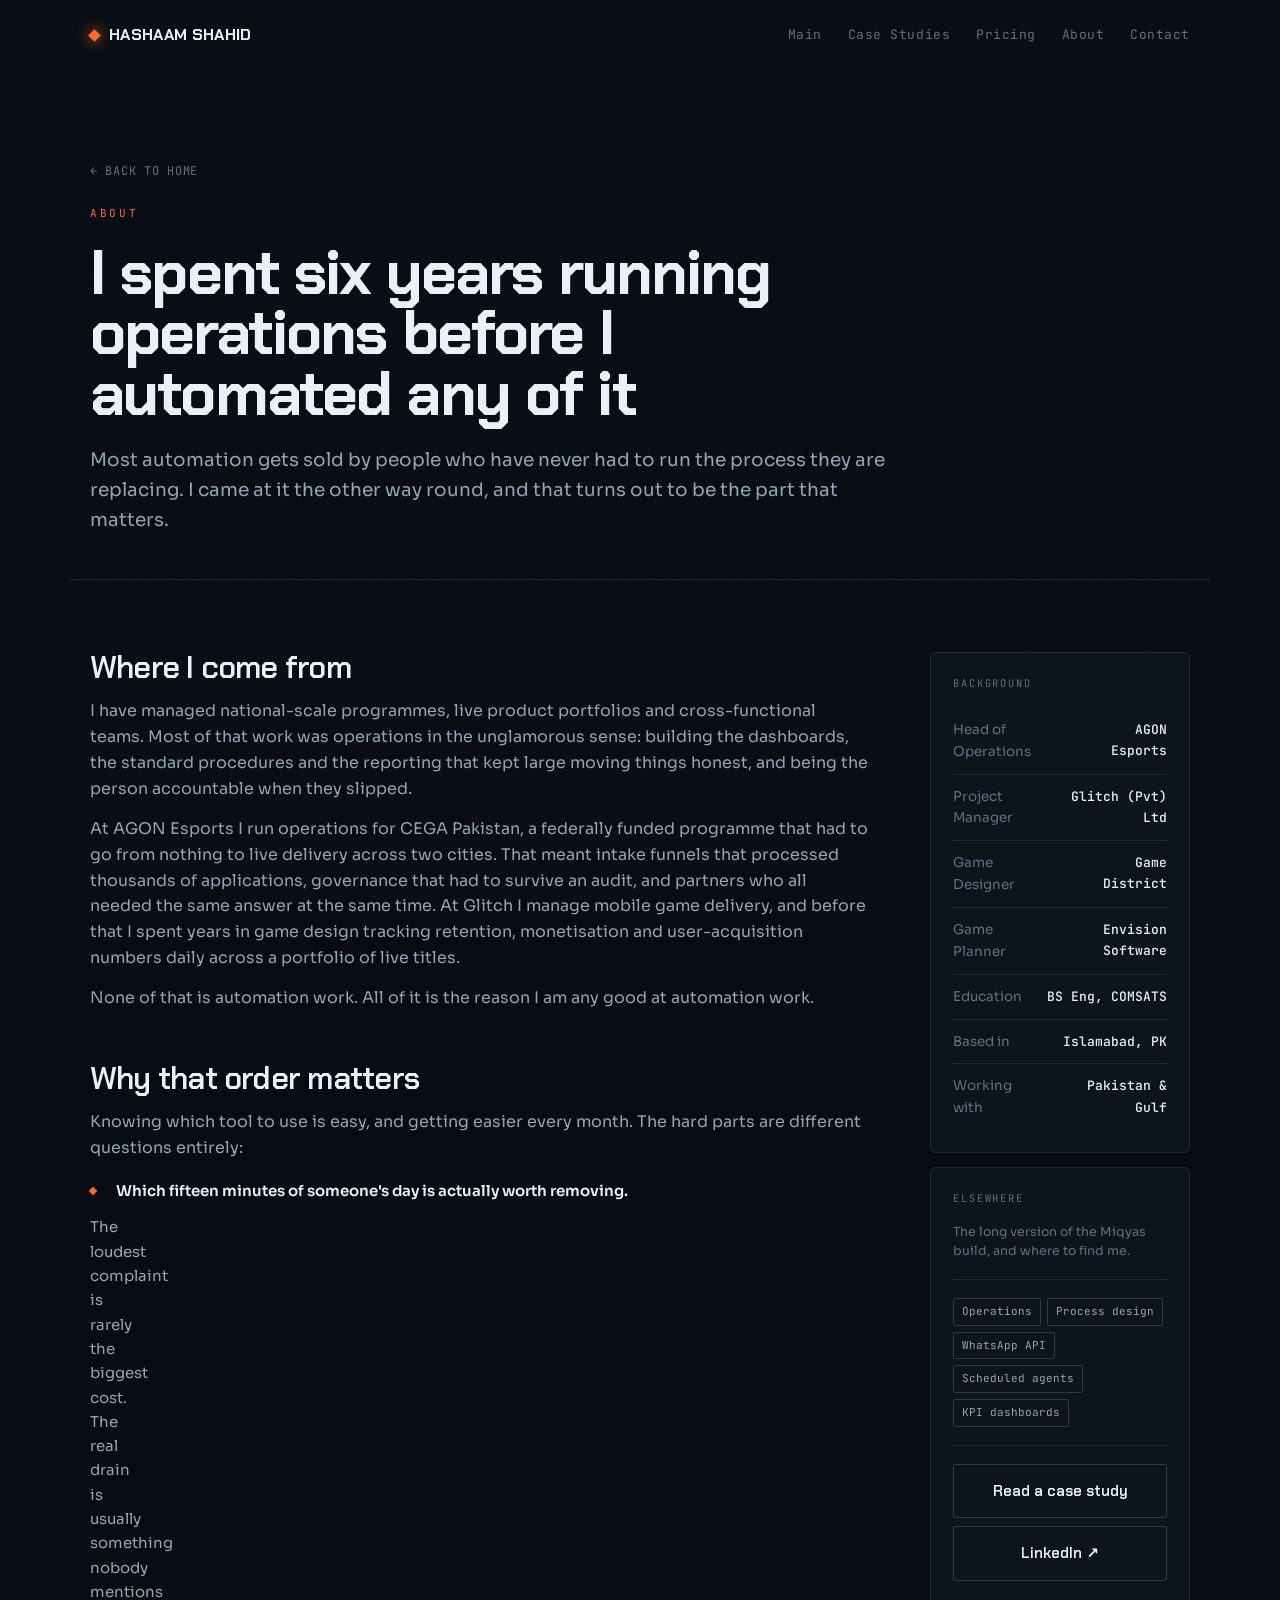
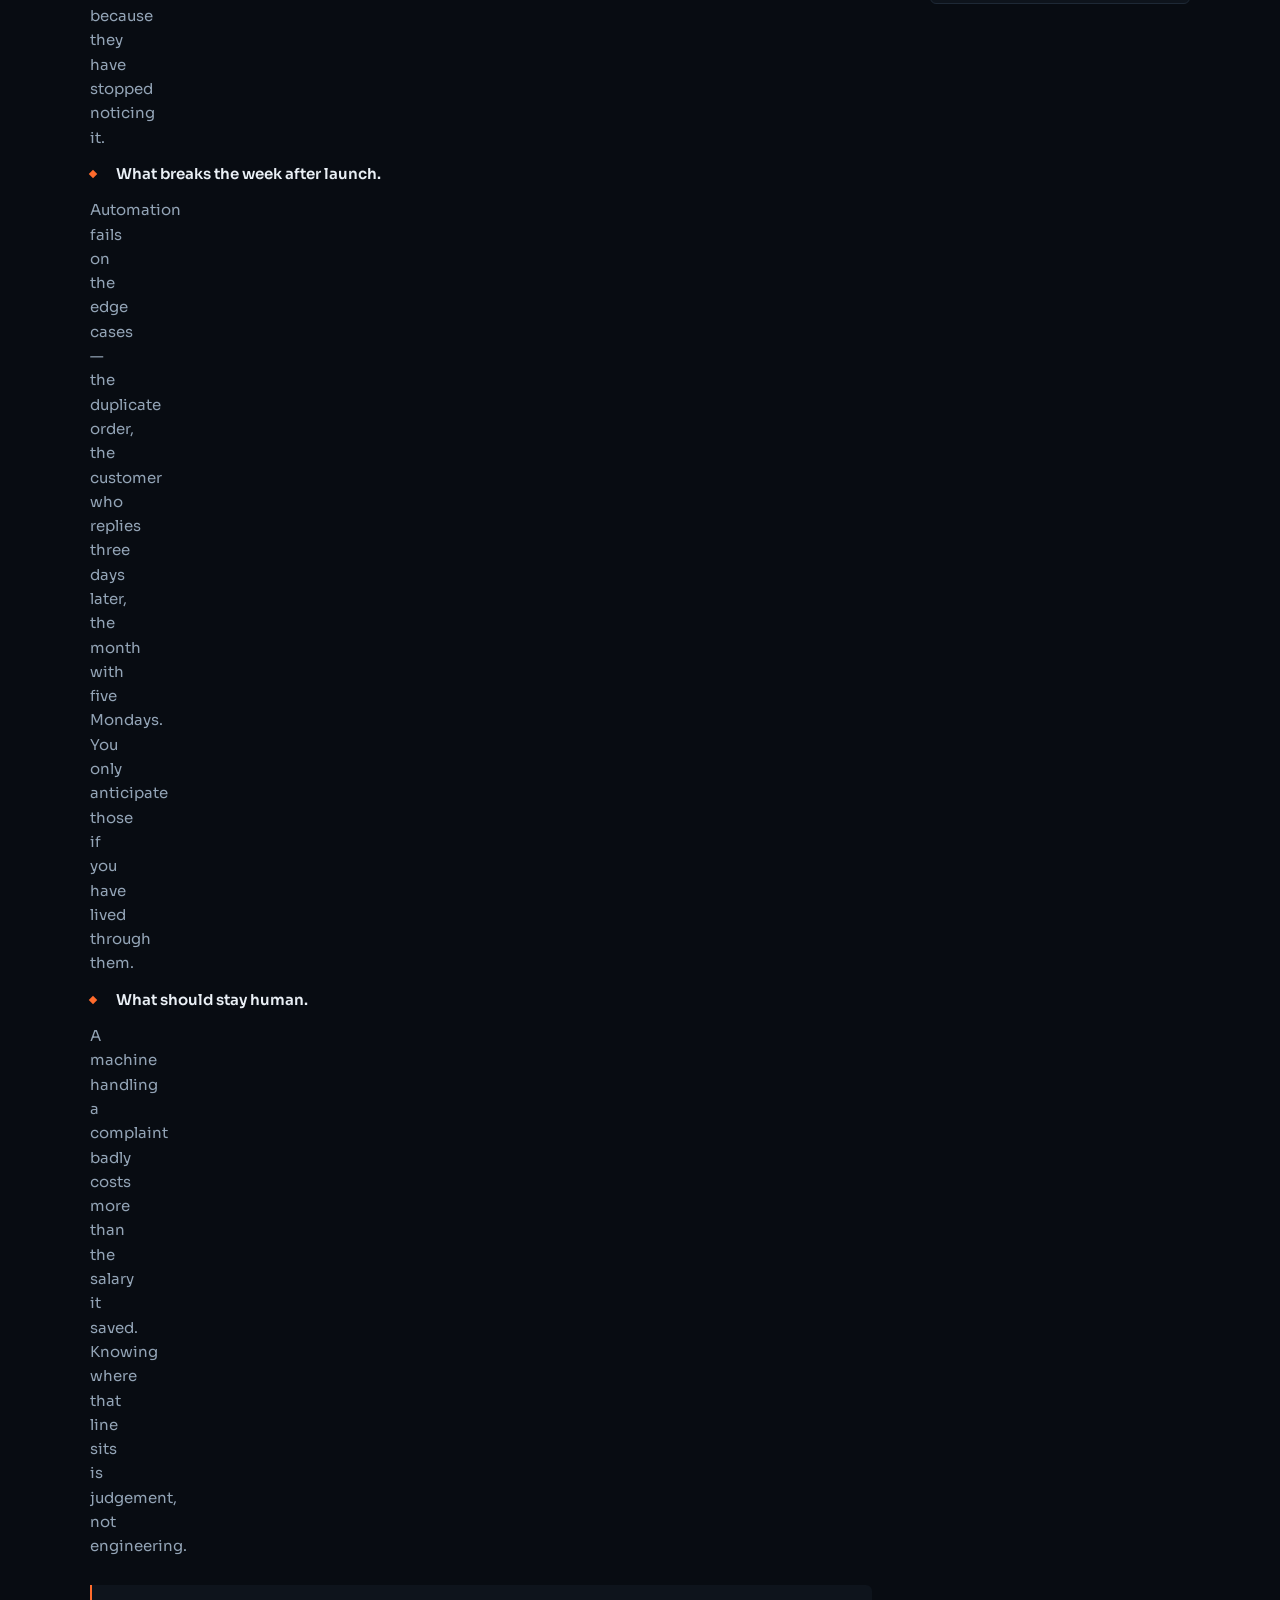
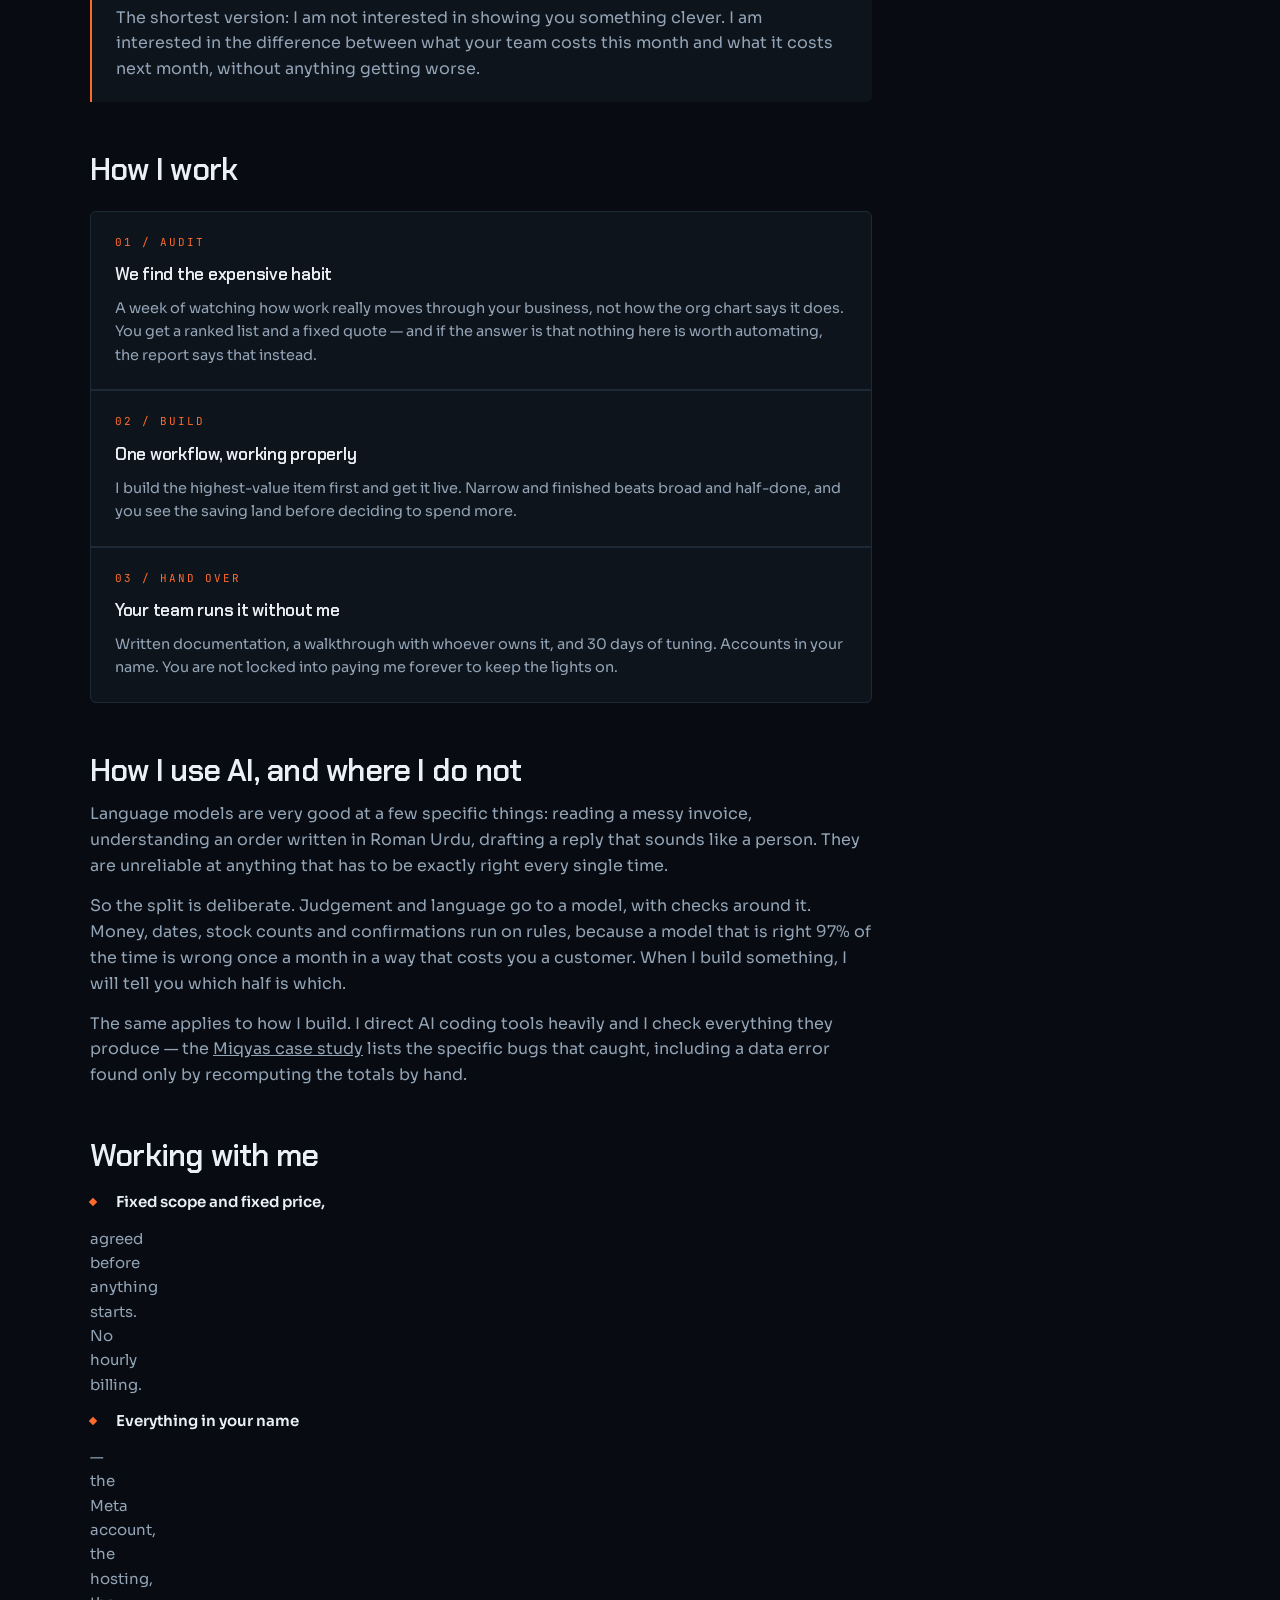
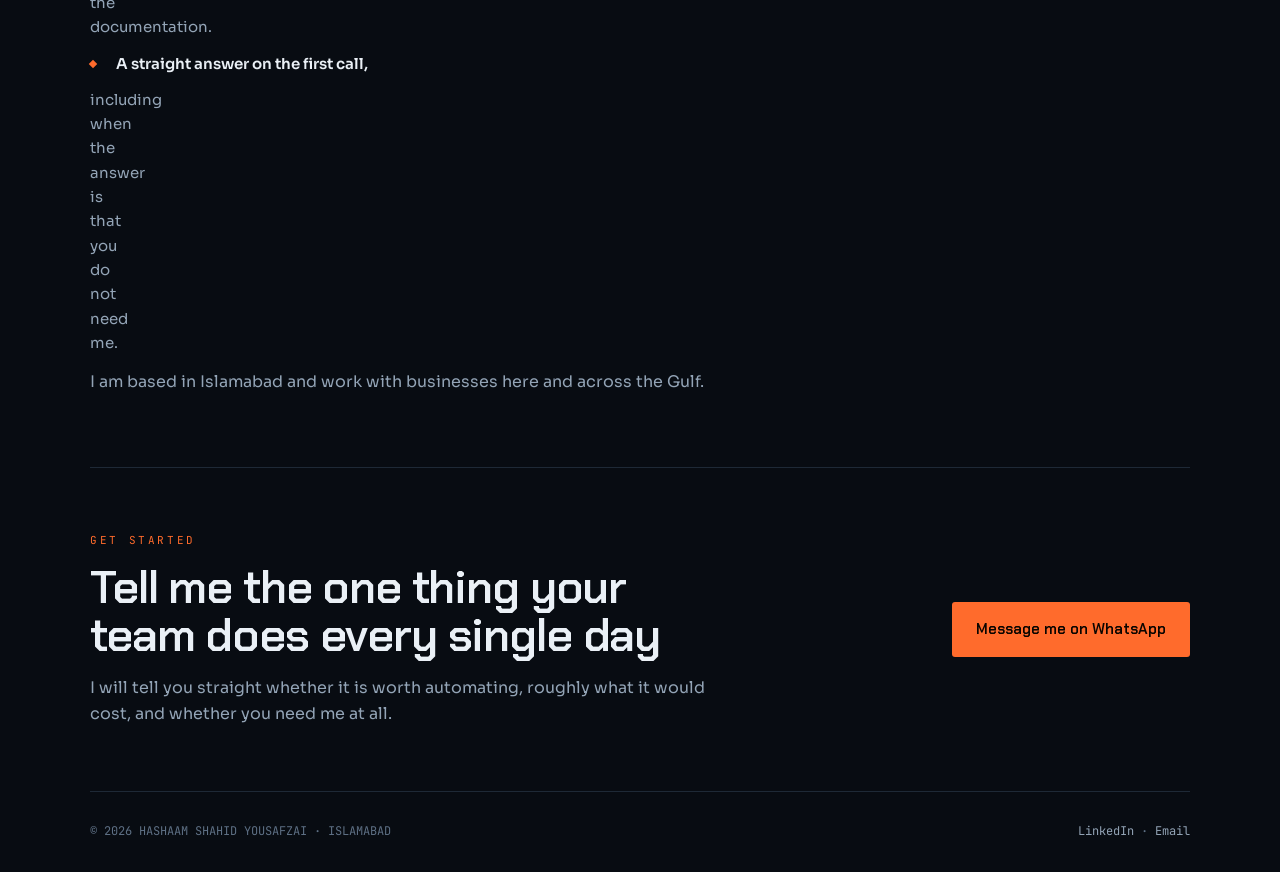
==== about/index.html @ 4afeb2e8 "Add pricing and about pages Pricing carries the full detail the homepage summary leaves out: running" ====
<!doctype html>
<html lang="en">
<head>
<meta charset="utf-8">
<meta name="viewport" content="width=device-width, initial-scale=1, viewport-fit=cover">
<title>About — Hashaam Shahid</title>
<meta name="description" content="Six years running operations before automating any of it. Why that order matters when deciding what a business should automate.">
<meta property="og:title" content="About — Hashaam Shahid">
<meta property="og:description" content="I ran the processes before I replaced them. That is the useful part.">
<meta property="og:type" content="profile">
<meta name="theme-color" content="#080C12">
<link rel="icon" href="data:image/svg+xml,%3Csvg xmlns=%27http://www.w3.org/2000/svg%27 viewBox=%270 0 100 100%27%3E%3Ctext y=%27.9em%27 font-size=%2790%27%3E%E2%9A%A1%3C/text%3E%3C/svg%3E">
<link rel="preconnect" href="https://fonts.googleapis.com">
<link rel="preconnect" href="https://fonts.gstatic.com" crossorigin>
<link rel="stylesheet" href="https://fonts.googleapis.com/css2?family=Chakra+Petch:wght@500;600;700&family=JetBrains+Mono:wght@400;500&family=Sora:wght@400;500;600&display=swap">
<link rel="stylesheet" href="/style.css">
</head>
<body>

<div class="progress" id="progress"></div>

<nav id="nav">
  <div class="wrap navin">
    <a class="logo" href="/"><i></i>HASHAAM SHAHID</a>
    <div class="navlinks">
      <a href="/">Main</a>
      <a href="/casestudies">Case Studies</a>
      <a href="/pricing">Pricing</a>
      <a href="/about">About</a>
      <a href="/#contact">Contact</a>
    </div>
  </div>
</nav>

<header class="pagehead wrap">
  <a class="backlink" href="/">&larr; BACK TO HOME</a>
  <p class="eyebrow" style="margin-top:22px">About</p>
  <h1>I spent six years running operations before I automated any of it</h1>
  <p class="lead">Most automation gets sold by people who have never had to run the process they are replacing. I came at it the other way round, and that turns out to be the part that matters.</p>
</header>

<div class="wrap doc">
  <main class="doc-main">
    <h2>Where I come from</h2>
    <p>I have managed national-scale programmes, live product portfolios and cross-functional teams. Most of that work was operations in the unglamorous sense: building the dashboards, the standard procedures and the reporting that kept large moving things honest, and being the person accountable when they slipped.</p>
    <p>At AGON Esports I run operations for CEGA Pakistan, a federally funded programme that had to go from nothing to live delivery across two cities. That meant intake funnels that processed thousands of applications, governance that had to survive an audit, and partners who all needed the same answer at the same time. At Glitch I manage mobile game delivery, and before that I spent years in game design tracking retention, monetisation and user-acquisition numbers daily across a portfolio of live titles.</p>
    <p>None of that is automation work. All of it is the reason I am any good at automation work.</p>

    <h2>Why that order matters</h2>
    <p>Knowing which tool to use is easy, and getting easier every month. The hard parts are different questions entirely:</p>
    <ul>
      <li><b>Which fifteen minutes of someone's day is actually worth removing.</b> The loudest complaint is rarely the biggest cost. The real drain is usually something nobody mentions because they have stopped noticing it.</li>
      <li><b>What breaks the week after launch.</b> Automation fails on the edge cases &mdash; the duplicate order, the customer who replies three days later, the month with five Mondays. You only anticipate those if you have lived through them.</li>
      <li><b>What should stay human.</b> A machine handling a complaint badly costs more than the salary it saved. Knowing where that line sits is judgement, not engineering.</li>
    </ul>
    <div class="callout">
      <p>The shortest version: I am not interested in showing you something clever. I am interested in the difference between what your team costs this month and what it costs next month, without anything getting worse.</p>
    </div>

    <h2>How I work</h2>
    <div class="phases">
      <div class="phase">
        <p class="n">01 / AUDIT</p>
        <h3>We find the expensive habit</h3>
        <p>A week of watching how work really moves through your business, not how the org chart says it does. You get a ranked list and a fixed quote &mdash; and if the answer is that nothing here is worth automating, the report says that instead.</p>
      </div>
      <div class="phase">
        <p class="n">02 / BUILD</p>
        <h3>One workflow, working properly</h3>
        <p>I build the highest-value item first and get it live. Narrow and finished beats broad and half-done, and you see the saving land before deciding to spend more.</p>
      </div>
      <div class="phase">
        <p class="n">03 / HAND OVER</p>
        <h3>Your team runs it without me</h3>
        <p>Written documentation, a walkthrough with whoever owns it, and 30 days of tuning. Accounts in your name. You are not locked into paying me forever to keep the lights on.</p>
      </div>
    </div>

    <h2>How I use AI, and where I do not</h2>
    <p>Language models are very good at a few specific things: reading a messy invoice, understanding an order written in Roman Urdu, drafting a reply that sounds like a person. They are unreliable at anything that has to be exactly right every single time.</p>
    <p>So the split is deliberate. Judgement and language go to a model, with checks around it. Money, dates, stock counts and confirmations run on rules, because a model that is right 97% of the time is wrong once a month in a way that costs you a customer. When I build something, I will tell you which half is which.</p>
    <p>The same applies to how I build. I direct AI coding tools heavily and I check everything they produce &mdash; the <a href="/casestudies" style="color:var(--accent-ink)">Miqyas case study</a> lists the specific bugs that caught, including a data error found only by recomputing the totals by hand.</p>

    <h2>Working with me</h2>
    <ul>
      <li><b>Fixed scope and fixed price,</b> agreed before anything starts. No hourly billing.</li>
      <li><b>Everything in your name</b> &mdash; the Meta account, the hosting, the documentation.</li>
      <li><b>A straight answer on the first call,</b> including when the answer is that you do not need me.</li>
    </ul>
    <p>I am based in Islamabad and work with businesses here and across the Gulf.</p>
  </main>

  <aside class="aside">
    <div class="asidecard">
      <h4>Background</h4>
      <div class="cvrow"><span>Head of Operations</span><b>AGON Esports</b></div>
      <div class="cvrow"><span>Project Manager</span><b>Glitch (Pvt) Ltd</b></div>
      <div class="cvrow"><span>Game Designer</span><b>Game District</b></div>
      <div class="cvrow"><span>Game Planner</span><b>Envision Software</b></div>
      <div class="cvrow"><span>Education</span><b>BS Eng, COMSATS</b></div>
      <div class="cvrow"><span>Based in</span><b>Islamabad, PK</b></div>
      <div class="cvrow"><span>Working with</span><b>Pakistan &amp; Gulf</b></div>
    </div>
    <div class="asidecard">
      <h4>Elsewhere</h4>
      <p class="cap" style="margin-top:0">The long version of the Miqyas build, and where to find me.</p>
      <div class="rule"></div>
      <div class="chips">
        <span>Operations</span><span>Process design</span><span>WhatsApp API</span><span>Scheduled agents</span><span>KPI dashboards</span>
      </div>
      <div class="rule"></div>
      <a class="btn ghost" style="width:100%;justify-content:center;margin-bottom:8px" href="/casestudies">Read a case study</a>
      <a class="btn ghost" style="width:100%;justify-content:center" href="https://www.linkedin.com/in/hsyz/" target="_blank" rel="noopener">LinkedIn &nearr;</a>
    </div>
  </aside>
</div>

<div class="wrap">
  <div class="endcta">
    <div>
      <p class="eyebrow">Get started</p>
      <h2 style="margin-top:14px">Tell me the one thing your team does every single day</h2>
      <p style="color:var(--ink-2);margin-top:16px;max-width:52ch">I will tell you straight whether it is worth automating, roughly what it would cost, and whether you need me at all.</p>
    </div>
    <a class="btn" href="https://wa.me/923009100171?text=Hi%20Hashaam%20%E2%80%94%20here%27s%20the%20task%20eating%20our%20time%3A" target="_blank" rel="noopener">Message me on WhatsApp</a>
  </div>
  <footer>
    <span>&copy; 2026 HASHAAM SHAHID YOUSAFZAI &middot; ISLAMABAD</span>
    <span><a href="https://www.linkedin.com/in/hsyz/" target="_blank" rel="noopener">LinkedIn</a> &middot; <a href="mailto:me@hashaamshahid.com">Email</a></span>
  </footer>
</div>

<script src="/site.js"></script>
</body>
</html>
---- style.css ----
:root{
  --bg:#080C12;
  --surface:#0E141C;
  --surface-2:#131B25;
  --line:#1E2936;
  --line-2:#2B3A4B;
  --ink:#EAF0F6;
  --ink-2:#93A4B6;
  --ink-3:#5E7085;
  --flame:#FF6B2C;
  --flame-2:#FF8A52;
  --flame-dim:#4A2314;
  --on-flame:#0A0500;
  --display:"Chakra Petch",system-ui,sans-serif;
  --sans:"Sora",system-ui,-apple-system,"Segoe UI",sans-serif;
  --mono:"JetBrains Mono",ui-monospace,SFMono-Regular,Menlo,monospace;
  color-scheme:dark;
}
*{box-sizing:border-box}
html{scroll-behavior:smooth}
body{margin:0;background:var(--bg);color:var(--ink);font-family:var(--sans);font-size:16px;line-height:1.62;
  -webkit-font-smoothing:antialiased;overflow-x:hidden}
body::before{content:"";position:fixed;inset:0;z-index:1;pointer-events:none;opacity:.03;
  background-image:url("data:image/svg+xml,%3Csvg xmlns='http://www.w3.org/2000/svg' width='120' height='120'%3E%3Cfilter id='n'%3E%3CfeTurbulence type='fractalNoise' baseFrequency='.85' numOctaves='3'/%3E%3C/filter%3E%3Crect width='120' height='120' filter='url(%23n)'/%3E%3C/svg%3E")}
h1,h2,h3,h4{margin:0;font-family:var(--display);font-weight:600;text-wrap:balance;letter-spacing:-.015em}
h1{font-size:clamp(40px,7.2vw,82px);line-height:.98;font-weight:700;letter-spacing:-.03em}
h2{font-size:clamp(28px,4.4vw,46px);line-height:1.04;letter-spacing:-.025em}
h3{font-size:20px}
p{margin:0}
a{color:inherit}
.wrap{max-width:1140px;margin:0 auto;padding-inline:20px;position:relative;z-index:2}
.eyebrow{font-family:var(--mono);font-size:11px;letter-spacing:.24em;text-transform:uppercase;color:var(--flame)}
.eyebrow.q{color:var(--ink-3)}
.ln{display:block}
.flame{color:var(--flame)}

.btn{position:relative;display:inline-flex;align-items:center;gap:9px;text-decoration:none;border:0;cursor:pointer;
  border-radius:3px;padding:15px 24px;font-family:var(--display);font-weight:600;font-size:15px;
  background:var(--flame);color:var(--on-flame);overflow:hidden;isolation:isolate;
  transition:transform .18s cubic-bezier(.2,.7,.3,1),box-shadow .18s}
.btn::after{content:"";position:absolute;inset:0;z-index:-1;
  background:linear-gradient(100deg,transparent 20%,rgba(255,255,255,.5) 50%,transparent 80%);
  transform:translateX(-120%);transition:transform .6s cubic-bezier(.3,.8,.3,1)}
.btn:hover{transform:translateY(-2px);box-shadow:0 10px 30px -12px var(--flame)}
.btn:hover::after{transform:translateX(120%)}
.btn.ghost{background:transparent;color:var(--ink);box-shadow:inset 0 0 0 1px var(--line-2)}
.btn.ghost:hover{box-shadow:inset 0 0 0 1px var(--flame);color:var(--flame)}
.btn.ghost::after{display:none}
:focus-visible{outline:2px solid var(--flame);outline-offset:3px}

nav{position:sticky;top:0;z-index:40;border-bottom:1px solid transparent;transition:background .3s,border-color .3s}
nav.stuck{background:rgba(8,12,18,.8);backdrop-filter:blur(14px) saturate(140%);border-bottom-color:var(--line)}
.navin{display:flex;align-items:center;gap:22px;height:70px;padding-top:env(safe-area-inset-top,0px)}
.logo{font-family:var(--display);font-weight:700;font-size:16px;letter-spacing:.02em;text-decoration:none;
  display:flex;align-items:center;gap:10px;white-space:nowrap}
.logo i{width:9px;height:9px;background:var(--flame);display:block;transform:rotate(45deg);flex:none;
  box-shadow:0 0 14px var(--flame)}
.navlinks{display:flex;gap:26px;margin-left:auto;font-size:13px;font-family:var(--mono);letter-spacing:.04em}
.navlinks a{color:var(--ink-3);text-decoration:none;position:relative;padding-block:4px;transition:color .2s}
.navlinks a::after{content:"";position:absolute;left:0;bottom:0;width:100%;height:1px;background:var(--flame);
  transform:scaleX(0);transform-origin:left;transition:transform .25s cubic-bezier(.2,.7,.3,1)}
.navlinks a:hover{color:var(--ink)}
.navlinks a:hover::after{transform:scaleX(1)}
@media (max-width:820px){.navlinks{display:none}}
.progress{position:fixed;top:0;left:0;height:2px;width:100%;transform:scaleX(0);transform-origin:left;
  background:linear-gradient(90deg,var(--flame),var(--flame-2));z-index:50}

.hero{position:relative;min-height:clamp(560px,86vh,860px);display:flex;align-items:center;
  padding-block:clamp(48px,8vw,88px) clamp(56px,9vw,104px);overflow:hidden}
#grid3d{position:absolute;inset:0;width:100%;height:100%;z-index:0;display:block}
.hero::after{content:"";position:absolute;inset:0;z-index:1;pointer-events:none;
  background:radial-gradient(112% 82% at 8% 30%,transparent 34%,rgba(8,12,18,.86) 78%,var(--bg) 97%)}
.hero .wrap{z-index:2}
.hero h1{margin-top:22px;max-width:16ch}
.hero .lead{font-size:clamp(16.5px,1.9vw,19.5px);color:var(--ink-2);max-width:54ch;margin-top:26px}
.hero .cta{display:flex;flex-wrap:wrap;gap:13px;margin-top:36px}
.avail{display:inline-flex;align-items:center;gap:10px;font-family:var(--mono);font-size:12px;color:var(--ink-2);margin-top:30px}
.avail i{width:7px;height:7px;border-radius:50%;background:var(--flame);flex:none;position:relative}
.avail i::after{content:"";position:absolute;inset:-5px;border-radius:50%;border:1px solid var(--flame);opacity:.55;
  animation:pulse 2.6s ease-out infinite}
@keyframes pulse{0%{transform:scale(.55);opacity:.8}100%{transform:scale(1.5);opacity:0}}

section{padding-block:clamp(64px,9vw,112px);position:relative;z-index:2}
.sechead{max-width:58ch;margin-bottom:44px}
.sechead h2{margin-top:16px}
.sechead p{color:var(--ink-2);margin-top:18px}

.tilt{transform-style:preserve-3d;transition:transform .5s cubic-bezier(.2,.7,.3,1)}
.tilt .lift-sm{transform:translateZ(16px)}
.sheen{position:absolute;inset:0;pointer-events:none;opacity:0;transition:opacity .35s;z-index:1;
  background:radial-gradient(420px circle at var(--mx,50%) var(--my,50%),rgba(255,107,44,.13),transparent 62%)}
.tilt:hover .sheen{opacity:1}

.offers{display:grid;grid-template-columns:repeat(3,1fr);gap:20px;perspective:1400px}
@media (max-width:980px){.offers{grid-template-columns:1fr;perspective:none}}
.offer{position:relative;background:linear-gradient(170deg,var(--surface-2),var(--surface));
  border:1px solid var(--line);border-radius:6px;padding:30px 26px;display:flex;flex-direction:column}
.offer.feat{border-color:var(--flame-dim);box-shadow:0 0 0 1px var(--flame-dim),0 30px 70px -50px var(--flame)}
.offer>*{position:relative;z-index:2}
.tag{font-family:var(--mono);font-size:10px;letter-spacing:.18em;text-transform:uppercase;color:var(--flame);
  border:1px solid var(--flame-dim);border-radius:2px;padding:4px 9px;align-self:flex-start;margin-bottom:18px}
.offer h3{margin-bottom:10px}
.offer .what{color:var(--ink-2);font-size:14.5px}
.price{font-family:var(--mono);margin:22px 0 6px;padding-top:20px;border-top:1px solid var(--line)}
.price b{font-size:21px;font-weight:500;color:var(--ink)}
.price em{font-style:normal;color:var(--ink-3);font-size:11.5px;display:block;margin-top:5px;line-height:1.5}
.offer ul{list-style:none;padding:0;margin:20px 0 26px;display:grid;gap:11px;font-size:14.5px;color:var(--ink-2)}
.offer li{display:grid;grid-template-columns:14px 1fr;gap:10px}
.offer li::before{content:"";width:6px;height:6px;background:var(--flame);margin-top:9px;transform:rotate(45deg)}
.offer .btn{margin-top:auto;justify-content:center}

.cs{position:relative;background:linear-gradient(165deg,var(--surface-2),var(--surface));border:1px solid var(--line);
  border-radius:8px;overflow:hidden}
.cs>*{position:relative;z-index:2}
.cshead{padding:34px 34px 0}
@media (max-width:640px){.cshead{padding:24px 20px 0}}
.csmeta{display:flex;flex-wrap:wrap;align-items:center;gap:12px;margin-bottom:20px}
.csmeta .tag{margin:0}
.csmeta .live{font-family:var(--mono);font-size:11px;color:var(--ink-3);letter-spacing:.08em}
.cs h3{font-size:clamp(23px,3.2vw,34px);line-height:1.08;font-weight:700;letter-spacing:-.025em}
.cs .sum{color:var(--ink-2);margin-top:18px;max-width:64ch}
.csnums{display:grid;grid-template-columns:repeat(3,1fr);border-top:1px solid var(--line);margin-top:32px}
@media (max-width:700px){.csnums{grid-template-columns:1fr}}
.csnum{padding:26px 34px;border-right:1px solid var(--line)}
.csnum:last-child{border-right:0}
@media (max-width:700px){.csnum{padding:20px;border-right:0;border-bottom:1px solid var(--line)}.csnum:last-child{border-bottom:0}}
.csnum b{display:block;font-family:var(--display);font-size:clamp(23px,3.1vw,32px);line-height:1.02;font-weight:700;
  letter-spacing:-.02em}
.csnum.was b{color:var(--ink-3)}
.csnum.now b{color:var(--flame)}
.csnum span{display:block;font-size:12.5px;color:var(--ink-3);margin-top:8px;line-height:1.5}
.csbody{display:grid;grid-template-columns:1fr 1fr;border-top:1px solid var(--line)}
@media (max-width:820px){.csbody{grid-template-columns:1fr}}
.csbody>div{padding:28px 34px;border-right:1px solid var(--line)}
.csbody>div:last-child{border-right:0}
@media (max-width:820px){.csbody>div{border-right:0;border-bottom:1px solid var(--line);padding:22px 20px}
  .csbody>div:last-child{border-bottom:0}}
.csbody h4{font-family:var(--mono);font-size:10.5px;font-weight:400;letter-spacing:.18em;text-transform:uppercase;
  color:var(--ink-3);margin:0 0 16px}
.csbody ul{list-style:none;padding:0;margin:0;display:grid;gap:12px;font-size:14.5px;color:var(--ink-2)}
.csbody li{display:grid;grid-template-columns:14px 1fr;gap:10px}
.csbody li::before{content:"";width:6px;height:6px;margin-top:9px;transform:rotate(45deg)}
.csbody .old li::before{background:var(--ink-3)}
.csbody .new li::before{background:var(--flame)}
.csfoot{padding:24px 34px;border-top:1px solid var(--line);display:flex;flex-wrap:wrap;gap:18px;align-items:center;
  justify-content:space-between}
@media (max-width:640px){.csfoot{padding:20px}}
.csfoot .note{font-size:12.5px;color:var(--ink-3);max-width:50ch;line-height:1.6}

.steps{display:grid;grid-template-columns:repeat(3,1fr);border:1px solid var(--line);border-radius:6px;overflow:hidden;
  background:var(--surface)}
@media (max-width:880px){.steps{grid-template-columns:1fr}}
.stp{padding:32px 28px;border-right:1px solid var(--line);transition:background .3s}
.stp:last-child{border-right:0}
.stp:hover{background:var(--surface-2)}
@media (max-width:880px){.stp{border-right:0;border-bottom:1px solid var(--line)}.stp:last-child{border-bottom:0}}
.stp .n{font-family:var(--mono);font-size:11px;color:var(--flame);letter-spacing:.2em}
.stp h3{margin:14px 0 10px;font-size:19px}
.stp p{font-size:14.5px;color:var(--ink-2)}

.about{display:grid;grid-template-columns:1.3fr 1fr;gap:56px;align-items:start}
@media (max-width:900px){.about{grid-template-columns:1fr;gap:34px}}
.about p{color:var(--ink-2)}
.about p+p{margin-top:16px}
.cvcard{position:relative;background:var(--surface);border:1px solid var(--line);border-radius:6px;padding:26px;overflow:hidden}
.cvcard>*{position:relative;z-index:2}
.cvcard h4{font-size:10.5px;font-family:var(--mono);font-weight:400;letter-spacing:.18em;text-transform:uppercase;
  color:var(--ink-3);margin-bottom:18px}
.cvrow{display:flex;justify-content:space-between;gap:16px;padding:11px 0;border-bottom:1px solid var(--line);font-size:13.5px}
.cvrow:last-child{border-bottom:0}
.cvrow span{color:var(--ink-3)}
.cvrow b{font-weight:500;text-align:right;font-family:var(--mono);font-size:13px}

.faq{border-top:1px solid var(--line)}
details{border-bottom:1px solid var(--line)}
summary{cursor:pointer;padding:22px 0;font-family:var(--display);font-weight:600;font-size:17px;list-style:none;
  display:flex;justify-content:space-between;gap:18px;align-items:center;transition:color .2s}
summary:hover{color:var(--flame)}
summary::-webkit-details-marker{display:none}
summary .ico{font-family:var(--mono);color:var(--flame);font-size:19px;flex:none;transition:transform .3s}
details[open] summary .ico{transform:rotate(45deg)}
details p{padding-bottom:24px;color:var(--ink-2);max-width:68ch;font-size:15px}

.contact{position:relative;border:1px solid var(--line);border-radius:8px;padding:clamp(32px,5.5vw,62px);overflow:hidden;
  background:linear-gradient(150deg,var(--surface-2),var(--bg) 70%)}
.contact::before{content:"";position:absolute;inset:0;pointer-events:none;
  background:radial-gradient(70% 120% at 88% 8%,rgba(255,107,44,.11),transparent 62%)}
.contact>*{position:relative;z-index:2}
.contact h2{margin-top:16px;max-width:18ch}
.contact>p{color:var(--ink-2);margin-top:18px;max-width:52ch}
.clist{display:flex;flex-wrap:wrap;gap:13px;margin-top:34px}
.clist a{display:inline-flex;align-items:center;gap:10px;text-decoration:none;border-radius:3px;padding:14px 20px;
  font-size:14px;font-family:var(--mono);color:var(--ink-2);box-shadow:inset 0 0 0 1px var(--line-2);transition:all .2s}
.clist a:hover{color:var(--ink);box-shadow:inset 0 0 0 1px var(--ink-3)}
.clist a.wa{background:var(--flame);color:var(--on-flame);box-shadow:none;font-family:var(--display);font-weight:600;font-size:15px}
.clist a.wa:hover{transform:translateY(-2px);box-shadow:0 12px 34px -14px var(--flame);color:var(--on-flame)}
footer{border-top:1px solid var(--line);padding-block:30px;display:flex;flex-wrap:wrap;gap:14px;
  justify-content:space-between;font-size:12px;color:var(--ink-3);font-family:var(--mono)}
footer a{color:var(--ink-2);text-decoration:none}
footer a:hover{color:var(--flame)}

[data-anim]{opacity:1}
.js [data-anim]{opacity:0;transform:translateY(26px);
  transition:opacity .7s cubic-bezier(.2,.7,.3,1),transform .7s cubic-bezier(.2,.7,.3,1)}
.js [data-anim].in{opacity:1;transform:none}
@media (prefers-reduced-motion:reduce){
  html{scroll-behavior:auto}
  *{transition:none!important;animation:none!important}
  .js [data-anim]{opacity:1!important;transform:none!important}
}

/* ---------- long-form case study page ---------- */
.pagehead{padding-block:clamp(48px,7vw,86px) clamp(28px,4vw,44px);border-bottom:1px solid var(--line)}
.backlink{display:inline-flex;align-items:center;gap:8px;font-family:var(--mono);font-size:12px;color:var(--ink-3);
  text-decoration:none;letter-spacing:.06em;transition:color .2s}
.backlink:hover{color:var(--flame)}
.pagehead h1{font-size:clamp(34px,5.6vw,62px);margin-top:20px;max-width:18ch}
.pagehead .lead{color:var(--ink-2);margin-top:20px;max-width:58ch;font-size:clamp(16px,1.8vw,18.5px)}
.doc{display:grid;grid-template-columns:minmax(0,1fr) 260px;gap:58px;align-items:start;
  padding-block:clamp(44px,6vw,72px)}
@media (max-width:980px){.doc{grid-template-columns:1fr;gap:34px}}
.doc-main h2{font-size:clamp(23px,3vw,31px);margin-top:52px}
.doc-main h2:first-child{margin-top:0}
.doc-main h3{font-size:17px;margin-top:28px;color:var(--ink)}
.doc-main p{color:var(--ink-2);margin-top:14px;max-width:68ch}
.doc-main ul{list-style:none;padding:0;margin:18px 0 0;display:grid;gap:12px;color:var(--ink-2);max-width:68ch}
.doc-main li{display:grid;grid-template-columns:14px 1fr;gap:12px;font-size:15px}
.doc-main li::before{content:"";width:6px;height:6px;background:var(--flame);margin-top:9px;transform:rotate(45deg)}
.doc-main li b{color:var(--ink);font-weight:600}
.phases{counter-reset:ph;display:grid;gap:2px;margin-top:24px;border:1px solid var(--line);border-radius:6px;
  overflow:hidden;background:var(--line)}
.phase{background:var(--surface);padding:22px 24px}
.phase .n{font-family:var(--mono);font-size:11px;color:var(--flame);letter-spacing:.18em}
.phase h3{margin:10px 0 8px;font-size:17px}
.phase p{margin-top:0;font-size:14.5px}
.aside{position:sticky;top:96px;display:grid;gap:14px}
@media (max-width:980px){.aside{position:static}}
.asidecard{background:var(--surface);border:1px solid var(--line);border-radius:6px;padding:22px}
.asidecard h4{font-family:var(--mono);font-size:10.5px;font-weight:400;letter-spacing:.18em;text-transform:uppercase;
  color:var(--ink-3);margin-bottom:16px}
.asidecard .big{font-family:var(--display);font-size:30px;font-weight:700;line-height:1.05;letter-spacing:-.02em}
.asidecard .big.now{color:var(--flame)}
.asidecard .cap{font-size:12.5px;color:var(--ink-3);margin-top:7px;line-height:1.5}
.asidecard .rule{height:1px;background:var(--line);margin:18px 0}
.chips{display:flex;flex-wrap:wrap;gap:6px}
.chips span{font-family:var(--mono);font-size:11px;color:var(--ink-2);border:1px solid var(--line-2);
  border-radius:2px;padding:4px 8px}
.callout{border-left:2px solid var(--flame);background:var(--surface);padding:20px 24px;margin-top:26px;
  border-radius:0 6px 6px 0}
.callout p{margin-top:0;color:var(--ink-2)}
.callout p+p{margin-top:12px}
.limits{border:1px solid var(--line);border-radius:6px;padding:24px;margin-top:22px;background:var(--surface)}
.limits li::before{background:var(--ink-3)}
.endcta{border-top:1px solid var(--line);padding-block:clamp(40px,6vw,64px);display:flex;flex-wrap:wrap;gap:20px;
  align-items:center;justify-content:space-between}
.endcta h2{max-width:20ch}


/* ---------- hero phone demo ---------- */
.herogrid{display:grid;grid-template-columns:minmax(0,1.02fr) auto;gap:clamp(32px,5vw,64px);align-items:center}
@media (max-width:1040px){.herogrid{grid-template-columns:1fr;gap:44px;justify-items:center}
  .herotext{order:1;justify-self:start}.phonewrap{order:2}}
.hero.haswide h1{font-size:clamp(34px,4.7vw,58px);max-width:14ch}
.hero.haswide .lead{font-size:clamp(15.5px,1.5vw,17.5px);max-width:46ch}

.phonewrap{display:flex;flex-direction:column;align-items:center;gap:14px;perspective:1600px}
.phone{position:relative;width:308px;height:624px;border-radius:46px;flex:none;
  background:linear-gradient(160deg,#2C3742,#141C24 42%,#0C1218);
  padding:11px;box-shadow:0 48px 90px -40px rgba(0,0,0,.9),0 0 0 1px rgba(255,255,255,.055),
    inset 0 1px 1px rgba(255,255,255,.12);
  transform:rotateY(-13deg) rotateX(5deg) rotateZ(.6deg);
  transform-style:preserve-3d;animation:float 7s ease-in-out infinite}
@media (max-width:1040px){.phone{transform:rotateY(-6deg) rotateX(3deg)}}
@media (max-width:420px){.phone{width:280px;height:582px;border-radius:42px}}
@keyframes float{0%,100%{translate:0 0}50%{translate:0 -13px}}
.phone::after{content:"";position:absolute;inset:11px;border-radius:36px;pointer-events:none;z-index:6;
  background:linear-gradient(128deg,rgba(255,255,255,.16),transparent 36%,transparent 74%,rgba(255,255,255,.05))}
.screen{position:relative;width:100%;height:100%;border-radius:36px;overflow:hidden;background:#0B141A;
  display:grid;grid-template-rows:auto minmax(0,1fr) auto}
.notch{position:absolute;top:9px;left:50%;transform:translateX(-50%);width:86px;height:23px;border-radius:14px;
  background:#05090C;z-index:5}

.wahead{background:#1F2C34;padding:34px 13px 11px;display:flex;align-items:center;gap:10px;position:relative;z-index:2}
.waback{color:#8FA0AB;font-size:17px;line-height:1;flex:none}
.waav{width:35px;height:35px;border-radius:50%;flex:none;display:grid;place-content:center;
  background:linear-gradient(145deg,#2AA5F2,#1A6FA8);color:#fff;font-family:var(--display);font-size:13px;font-weight:700}
.wameta{min-width:0}
.waname{font-family:var(--sans);font-size:13.5px;font-weight:600;color:#E9EDEF;line-height:1.25;
  white-space:nowrap;overflow:hidden;text-overflow:ellipsis}
.wastat{font-size:10.5px;color:#25D366;line-height:1.3;display:flex;align-items:center;gap:5px}
.wastat i{width:5px;height:5px;border-radius:50%;background:#25D366;display:block;flex:none}

.wabody{padding:12px 11px 6px;overflow:hidden;display:flex;flex-direction:column;gap:7px;justify-content:flex-end;
  background:#0B141A;
  background-image:radial-gradient(rgba(255,255,255,.028) 1px,transparent 1.3px);background-size:17px 17px}
.daystamp{align-self:center;background:#182229;color:#8FA0AB;font-size:9.5px;letter-spacing:.04em;
  padding:4px 11px;border-radius:7px;margin-bottom:4px;font-family:var(--sans)}
.bub{max-width:82%;padding:7px 10px 17px;border-radius:9px;font-size:12.6px;line-height:1.42;position:relative;
  font-family:var(--sans);color:#E9EDEF;white-space:pre-line;word-break:break-word;
  animation:pop .28s cubic-bezier(.2,.8,.3,1) both}
@keyframes pop{from{opacity:0;transform:translateY(9px) scale(.96)}to{opacity:1;transform:none}}
.bub.them{align-self:flex-start;background:#202C33;border-top-left-radius:2px}
.bub.me{align-self:flex-end;background:#005C4B;border-top-right-radius:2px}
.bub .ts{position:absolute;right:9px;bottom:4px;font-size:9px;color:rgba(233,237,239,.5);font-family:var(--sans)}
.bub.me .ts{color:rgba(233,237,239,.62)}
.bub .tick{color:#53BDEB;margin-left:2px}
.bub b{font-weight:600}
.typing{align-self:flex-start;background:#202C33;border-radius:9px;border-top-left-radius:2px;padding:11px 13px;
  display:flex;gap:4px;animation:pop .2s both}
.typing i{width:6px;height:6px;border-radius:50%;background:#8FA0AB;display:block;animation:blink 1.25s infinite}
.typing i:nth-child(2){animation-delay:.18s}.typing i:nth-child(3){animation-delay:.36s}
@keyframes blink{0%,60%,100%{opacity:.33;transform:translateY(0)}30%{opacity:1;transform:translateY(-3px)}}

.wafoot{padding:8px 11px 13px;display:flex;align-items:center;gap:8px;background:#0B141A}
.wafield{flex:1;background:#202C33;border-radius:18px;padding:8px 13px;font-size:11.5px;color:#66798A;
  font-family:var(--sans)}
.wasend{width:33px;height:33px;border-radius:50%;background:#00A884;flex:none;display:grid;place-content:center;
  color:#0B141A;font-size:13px}
.phonecap{font-family:var(--mono);font-size:10.5px;color:var(--ink-3);text-align:center;letter-spacing:.05em;
  max-width:300px;line-height:1.6}
.phonecap b{color:var(--flame);font-weight:500}
@media (prefers-reduced-motion:reduce){.phone{animation:none}.bub,.typing{animation:none}}
@media (max-width:1040px){
  .hero{min-height:0;padding-block:28px clamp(40px,7vw,64px)}
  .hero.haswide h1{font-size:clamp(32px,8vw,46px)}
  .hero .lead{margin-top:20px}
  .hero .cta{margin-top:26px}
  .avail{margin-top:22px}
}

/* ---------- interactive bot demo ---------- */
.trybox{display:grid;grid-template-columns:minmax(0,420px) minmax(0,1fr);gap:clamp(28px,4vw,52px);align-items:start}
@media (max-width:960px){.trybox{grid-template-columns:1fr}}
.chatpanel{border-radius:14px;overflow:hidden;background:#0B141A;border:1px solid var(--line);
  box-shadow:0 30px 70px -44px rgba(0,0,0,.9);display:grid;grid-template-rows:auto 1fr auto auto}
.chatpanel .wahead{padding:13px 14px}
.chatlog{height:376px;overflow-y:auto;padding:14px 12px;display:flex;flex-direction:column;gap:7px;
  background:#0B141A;background-image:radial-gradient(rgba(255,255,255,.028) 1px,transparent 1.3px);
  background-size:17px 17px;scrollbar-width:thin;scrollbar-color:#2A3942 transparent}
.chatlog::-webkit-scrollbar{width:7px}
.chatlog::-webkit-scrollbar-thumb{background:#2A3942;border-radius:4px}
.chatlog .bub{font-size:13.2px;max-width:88%}
.botchips{display:flex;gap:6px;overflow-x:auto;padding:10px 12px 4px;background:#0B141A;scrollbar-width:none}
.botchips::-webkit-scrollbar{display:none}
.botchips button{flex:none;background:#182229;border:1px solid #2A3942;color:#8FA0AB;border-radius:14px;
  padding:6px 12px;font-size:11.5px;font-family:var(--sans);white-space:nowrap;cursor:pointer;transition:all .18s}
.botchips button:hover{background:#202C33;color:#E9EDEF;border-color:#3B4A54}
.botform{display:flex;gap:9px;align-items:center;padding:10px 12px 13px;background:#0B141A}
.botform input{flex:1;background:#202C33;border:1px solid transparent;border-radius:19px;padding:10px 15px;
  font-size:13px;color:#E9EDEF;font-family:var(--sans);min-width:0}
.botform input::placeholder{color:#66798A}
.botform input:focus{outline:none;border-color:#00A884}
.botform button{width:38px;height:38px;border-radius:50%;background:#00A884;border:0;color:#0B141A;flex:none;
  font-size:15px;cursor:pointer;display:grid;place-content:center;transition:filter .18s}
.botform button:hover{filter:brightness(1.12)}
.tryside h3{font-size:19px;margin-bottom:6px}
.tryside p{color:var(--ink-2);font-size:14.5px;margin-top:12px;max-width:60ch}
.trylist{list-style:none;padding:0;margin:20px 0 0;display:grid;gap:13px}
.trylist li{display:grid;grid-template-columns:22px 1fr;gap:12px;font-size:14.5px;color:var(--ink-2)}
.trylist .k{font-family:var(--mono);font-size:11px;color:var(--flame);padding-top:3px}
.trylist b{color:var(--ink);font-weight:600;display:block;margin-bottom:2px;font-size:14.5px}
.trynote{margin-top:24px;border-left:2px solid var(--line-2);padding:12px 0 12px 16px;font-size:13px;
  color:var(--ink-3);line-height:1.6;max-width:58ch}
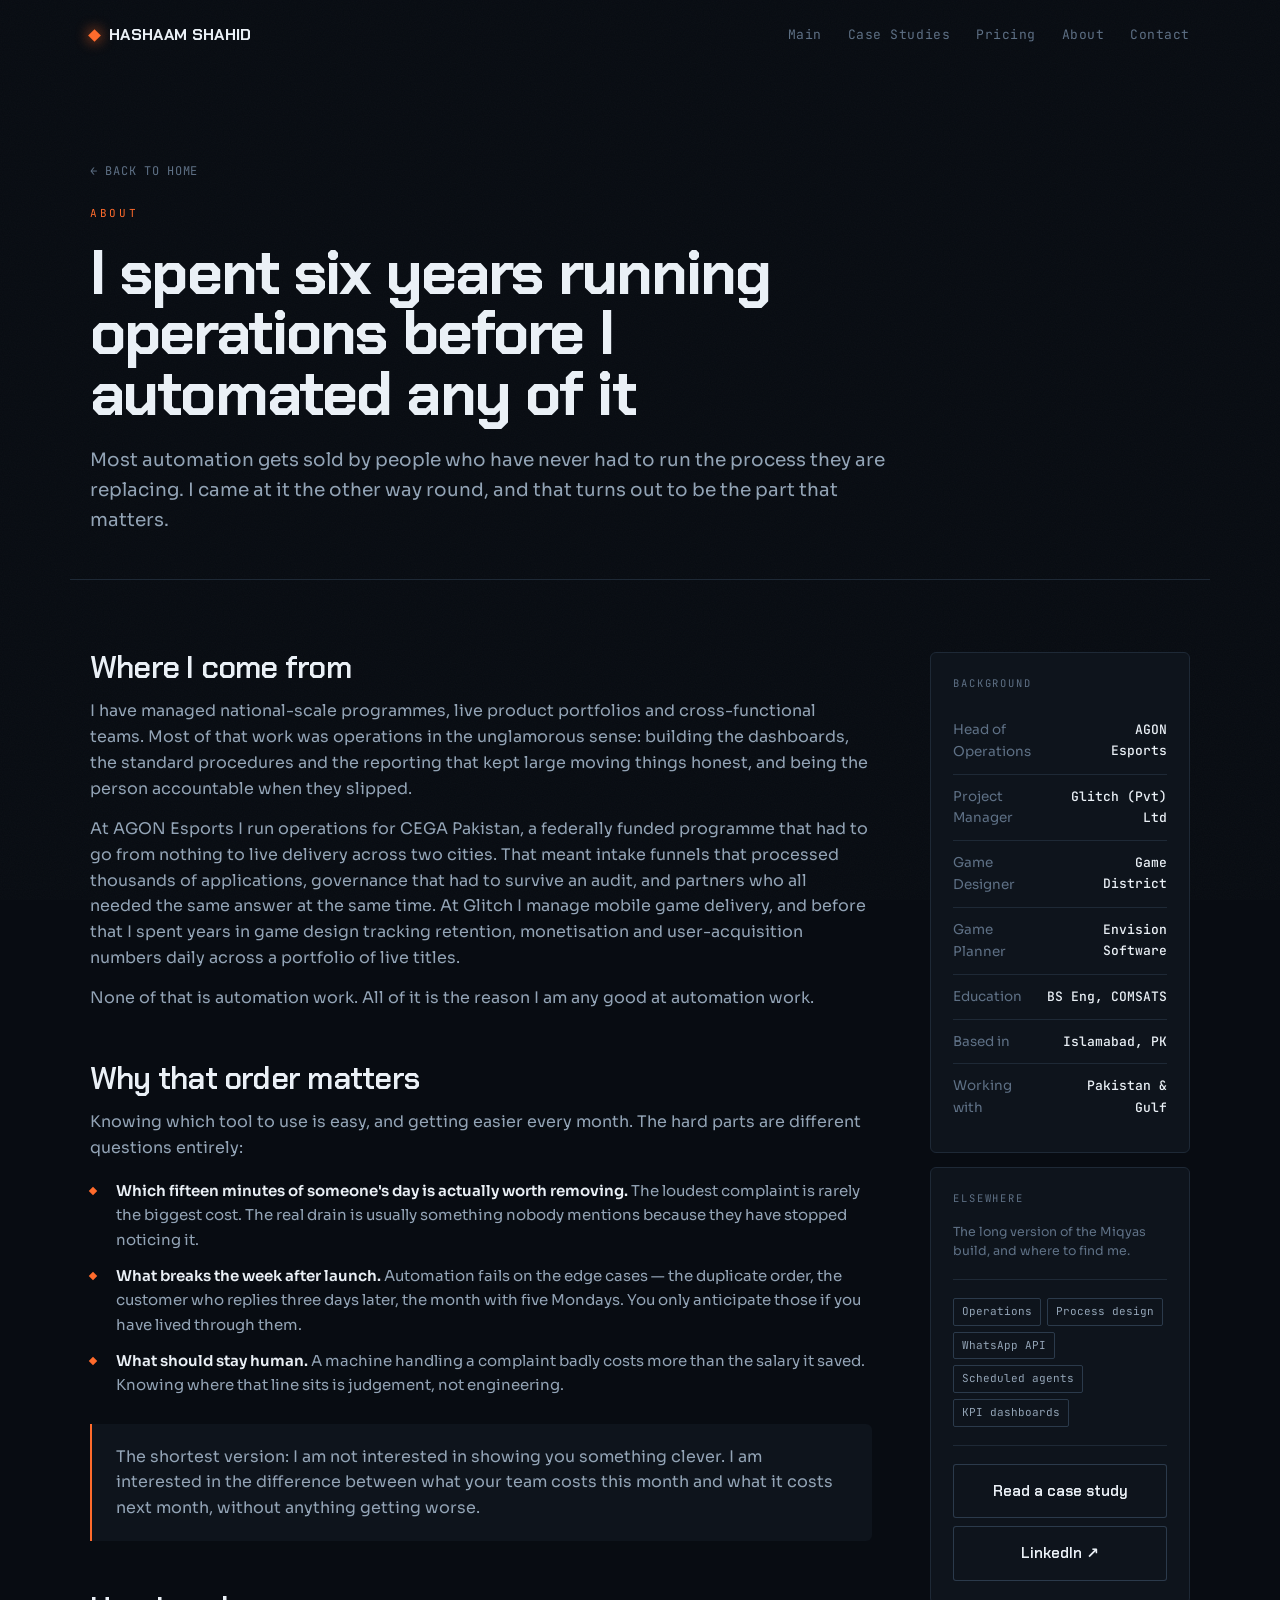
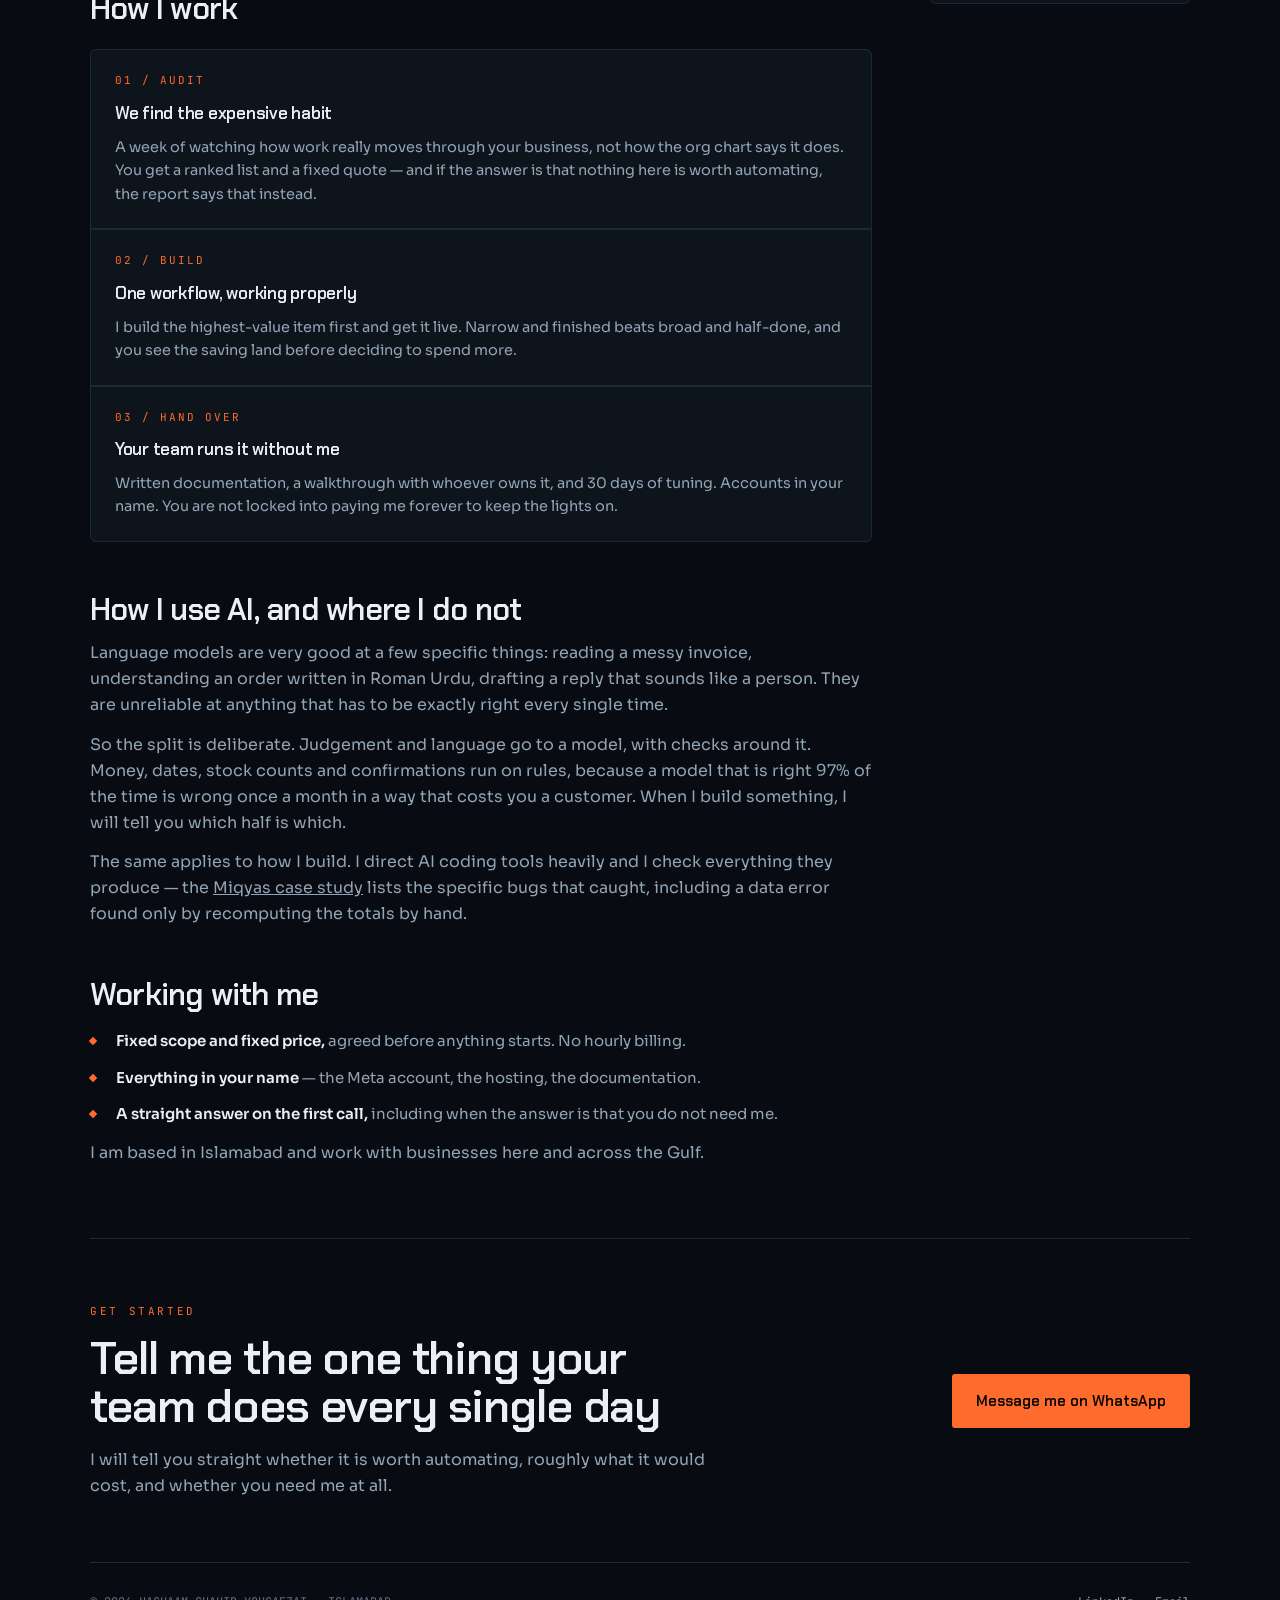
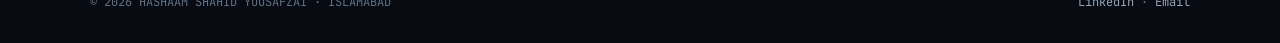
==== commit 2e129ff2: "Add Vercel Web Analytics and Speed Insights Script tags on all five pages. Both need switching on in" ====
--- a/about/index.html
+++ b/about/index.html
@@ -131,5 +131,7 @@
 </div>
 
 <script src="/site.js"></script>
+<script defer src="/_vercel/insights/script.js"></script>
+<script defer src="/_vercel/speed-insights/script.js"></script>
 </body>
 </html>
--- a/style.css
+++ b/style.css
@@ -105,8 +105,8 @@
 .price b{font-size:21px;font-weight:500;color:var(--ink)}
 .price em{font-style:normal;color:var(--ink-3);font-size:11.5px;display:block;margin-top:5px;line-height:1.5}
 .offer ul{list-style:none;padding:0;margin:20px 0 26px;display:grid;gap:11px;font-size:14.5px;color:var(--ink-2)}
-.offer li{display:grid;grid-template-columns:14px 1fr;gap:10px}
-.offer li::before{content:"";width:6px;height:6px;background:var(--flame);margin-top:9px;transform:rotate(45deg)}
+.offer li{position:relative;padding-left:24px}
+.offer li::before{content:"";position:absolute;left:0;top:9px;width:6px;height:6px;background:var(--flame);transform:rotate(45deg)}
 .offer .btn{margin-top:auto;justify-content:center}
 
 .cs{position:relative;background:linear-gradient(165deg,var(--surface-2),var(--surface));border:1px solid var(--line);
@@ -138,8 +138,8 @@
 .csbody h4{font-family:var(--mono);font-size:10.5px;font-weight:400;letter-spacing:.18em;text-transform:uppercase;
   color:var(--ink-3);margin:0 0 16px}
 .csbody ul{list-style:none;padding:0;margin:0;display:grid;gap:12px;font-size:14.5px;color:var(--ink-2)}
-.csbody li{display:grid;grid-template-columns:14px 1fr;gap:10px}
-.csbody li::before{content:"";width:6px;height:6px;margin-top:9px;transform:rotate(45deg)}
+.csbody li{position:relative;padding-left:24px}
+.csbody li::before{content:"";position:absolute;left:0;top:9px;width:6px;height:6px;transform:rotate(45deg)}
 .csbody .old li::before{background:var(--ink-3)}
 .csbody .new li::before{background:var(--flame)}
 .csfoot{padding:24px 34px;border-top:1px solid var(--line);display:flex;flex-wrap:wrap;gap:18px;align-items:center;
@@ -224,8 +224,8 @@
 .doc-main h3{font-size:17px;margin-top:28px;color:var(--ink)}
 .doc-main p{color:var(--ink-2);margin-top:14px;max-width:68ch}
 .doc-main ul{list-style:none;padding:0;margin:18px 0 0;display:grid;gap:12px;color:var(--ink-2);max-width:68ch}
-.doc-main li{display:grid;grid-template-columns:14px 1fr;gap:12px;font-size:15px}
-.doc-main li::before{content:"";width:6px;height:6px;background:var(--flame);margin-top:9px;transform:rotate(45deg)}
+.doc-main li{position:relative;padding-left:26px;font-size:15px}
+.doc-main li::before{content:"";position:absolute;left:0;top:9px;width:6px;height:6px;background:var(--flame);transform:rotate(45deg)}
 .doc-main li b{color:var(--ink);font-weight:600}
 .phases{counter-reset:ph;display:grid;gap:2px;margin-top:24px;border:1px solid var(--line);border-radius:6px;
   overflow:hidden;background:var(--line)}
